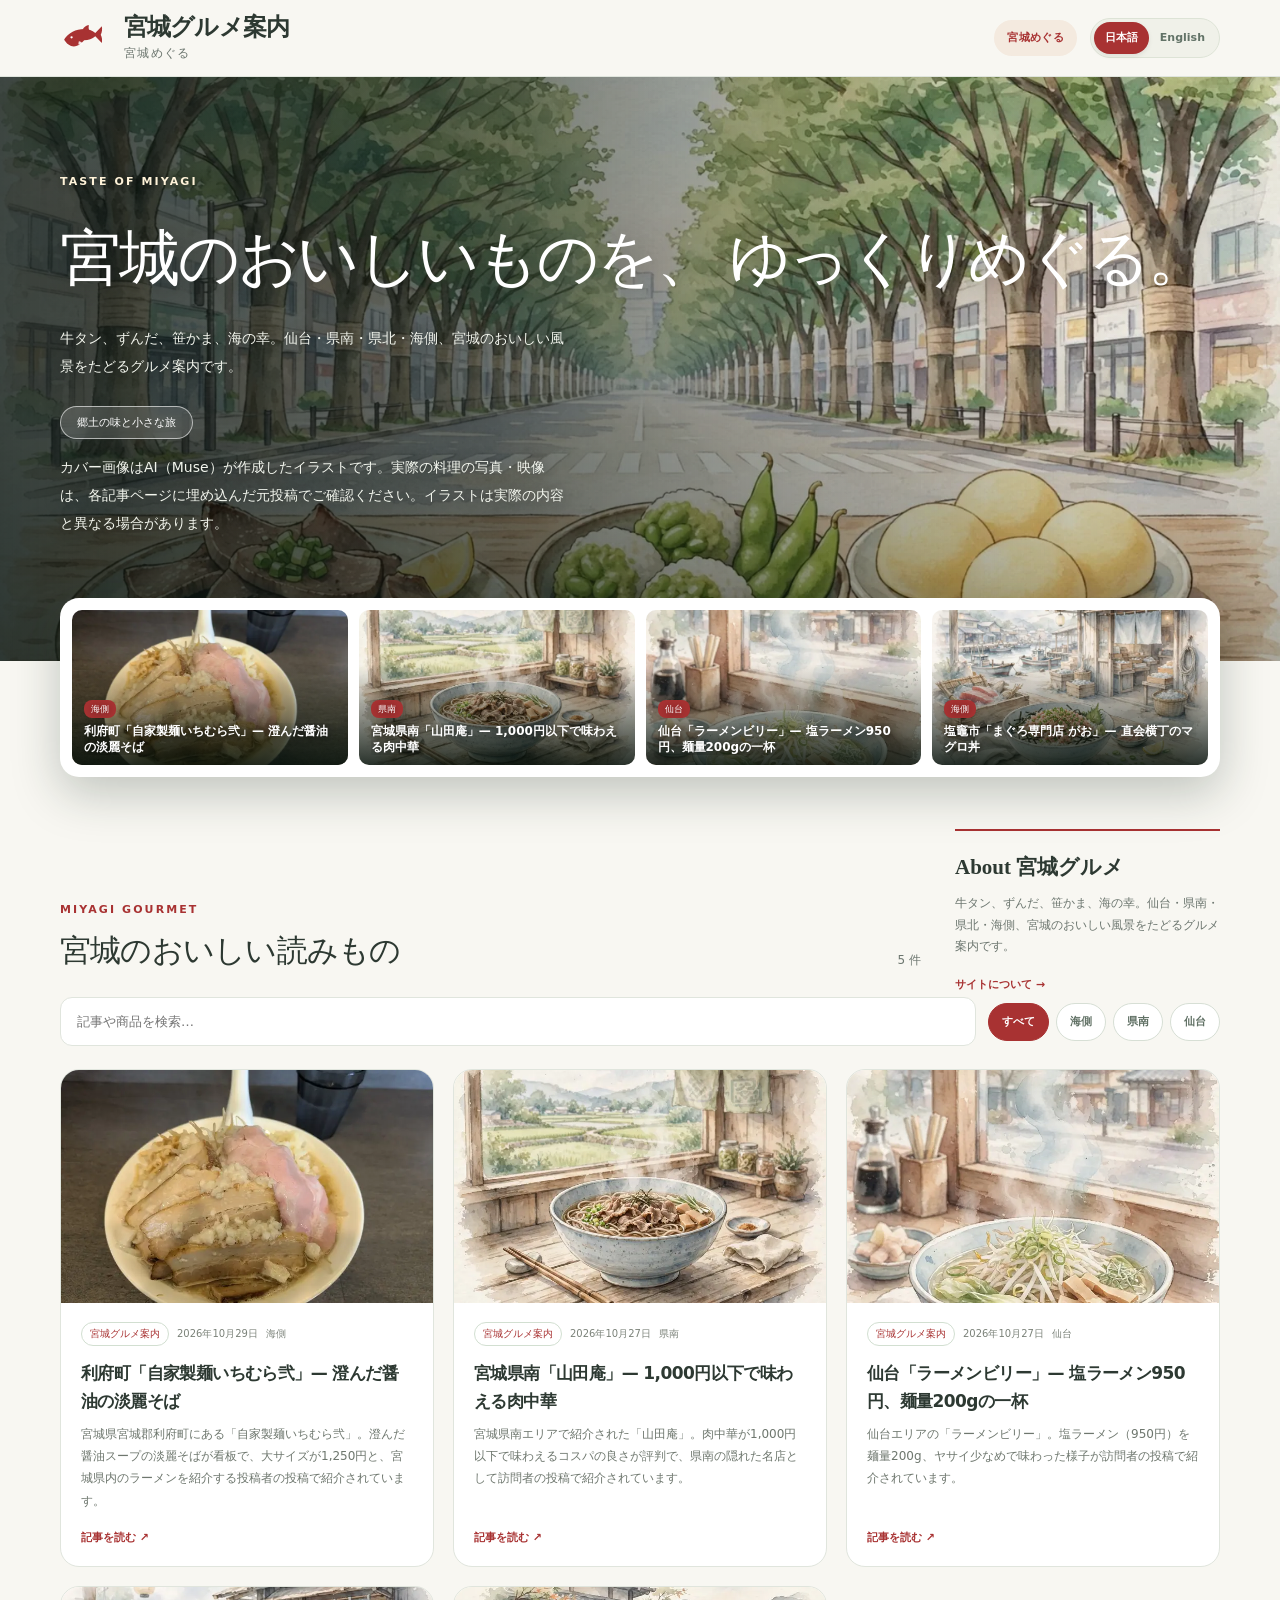
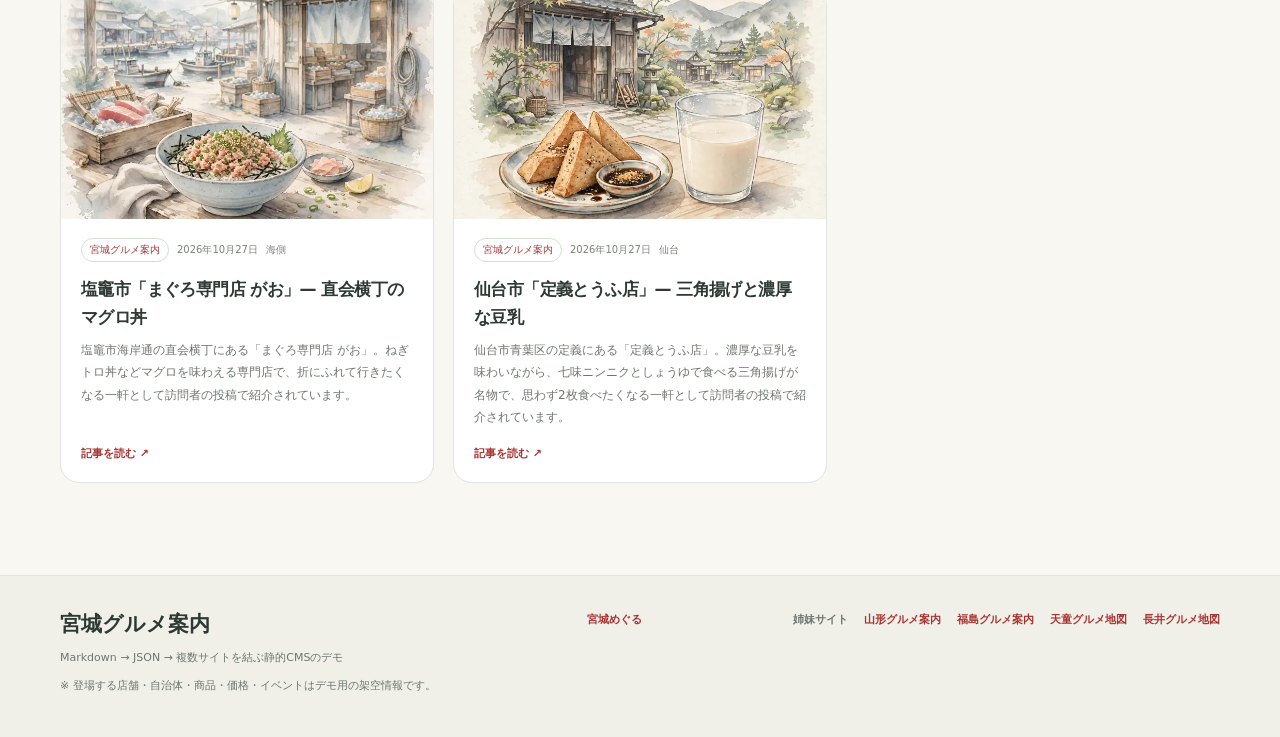
==== docs/preview.html @ 6ae675f7 "Update generated site files" ====
<!doctype html><html lang="ja"><head><meta charset="utf-8"><meta name="viewport" content="width=device-width,initial-scale=1"><meta name="description" content="Markdownから生成した静的JSONサイト"><title>宮城グルメ案内</title><style>:root{--bg:#f8f7f2;--ink:#2d3932;--muted:#6c766f;--line:#e0e5dd;--accent:#416851;--accentsoft:#edf3eb;--paper:#fff;--round:19px;--shadow:0 18px 48px rgba(37,57,42,.075)}*{box-sizing:border-box}html{scroll-behavior:smooth}body{margin:0;background:var(--bg);color:var(--ink);font:15px/1.8 -apple-system,BlinkMacSystemFont,'Noto Sans JP','Hiragino Kaku Gothic ProN',system-ui,sans-serif}button,input{font:inherit}button{cursor:pointer}a{color:inherit;text-decoration:none}a:hover{color:var(--accent)}img{max-width:100%}h1,h2,h3,p{margin-top:0}[hidden]{display:none!important}.container{width:min(1160px,calc(100% - 48px));margin:auto}.topbar{position:sticky;top:0;z-index:5;background:rgba(248,247,242,.97);backdrop-filter:blur(13px);border-bottom:1px solid var(--line)}.topline{display:flex;gap:18px;align-items:center;justify-content:space-between;min-height:76px}.brand{display:flex;align-items:center;gap:12px;min-width:0}.brandicon{width:42px;height:42px;display:grid;place-items:center;border-radius:13px;background:var(--accent);color:white;font:26px Georgia,serif}.brandname{display:block;font-family:Georgia,'Noto Serif JP',serif;font-size:24px;font-weight:700;line-height:1.1;letter-spacing:-.035em}.brandsub{display:block;font-size:12px;color:var(--muted);letter-spacing:.11em;line-height:1.4;margin-top:5px}.links{display:flex;align-items:center;gap:6px;flex-wrap:wrap;justify-content:flex-end}.links a{font-size:11px;font-weight:700;letter-spacing:.025em;border-radius:100px;padding:8px 13px;white-space:nowrap}.links a.selected{background:var(--accentsoft);color:var(--accent)}.cartbadge{display:inline-block;background:var(--accent);color:white;border-radius:15px;font-size:9px;min-width:17px;text-align:center;padding:0 4px}.mobilehint{display:none}.hero{background:linear-gradient(115deg,#e3eade,#f2dfc7);position:relative;overflow:hidden}.hero:before{content:"";position:absolute;width:370px;height:370px;border-radius:100%;right:-55px;top:-160px;background:rgba(255,255,255,.28)}.hero:after{content:"✳";position:absolute;right:10%;bottom:-150px;font:350px Georgia,serif;line-height:1;color:rgba(74,110,81,.09);transform:rotate(-16deg)}.hero.town{background:linear-gradient(110deg,#d9ebec,#eaf1e2)}.hero.town:after{content:"⌂";color:rgba(66,106,118,.09)}.hero.fruit{background:linear-gradient(110deg,#f6e6d2,#f7e0d9)}.hero.fruit:after{content:"◌";color:rgba(166,95,70,.13)}.heroinner{position:relative;z-index:1;padding:70px 0 77px;max-width:1160px;margin:auto}.kicker{font-size:11px;letter-spacing:.19em;font-weight:800;color:var(--accent)}.hero h1{font:500 clamp(35px,5vw,61px)/1.5 Georgia,'Noto Serif JP',serif;letter-spacing:-.035em;margin:19px 0;color:#263c31;white-space:pre-line}.hero p{font-size:14px;max-width:565px;color:#5c6a60;line-height:2}.hero .subpill{display:inline-flex;border:1px solid color-mix(in srgb,var(--accent) 35%,transparent);border-radius:100px;color:var(--accent);font-size:11px;padding:6px 16px;margin-top:12px;background:rgba(255,255,255,.28)}.section{padding:52px 0}.sectiontitle{display:flex;justify-content:space-between;align-items:end;margin-bottom:25px;gap:16px}.sectiontitle h2{font:500 31px/1.35 Georgia,'Noto Serif JP',serif;letter-spacing:-.025em;margin:8px 0 0}.sectiontitle .caption{font-size:12px;color:var(--muted);margin:0}.siteintro{display:grid;grid-template-columns:repeat(3,1fr);gap:18px;margin-bottom:50px}.siteitem{border:1px solid var(--line);background:white;border-radius:18px;padding:22px 23px;transition:transform .15s,border-color .15s;display:flex;gap:12px;align-items:start}.siteitem:hover{transform:translateY(-3px);border-color:var(--accent)}.siteemoji{width:45px;height:45px;border-radius:15px;background:var(--accentsoft);display:grid;place-items:center;font-size:23px;flex:none}.siteitem strong{font-size:15px}.siteitem span{display:block;font-size:11px;color:var(--muted);line-height:1.8;margin-top:4px}.tools{display:flex;gap:12px;flex-wrap:wrap;align-items:center;margin-bottom:23px}.search{background:#fff;border:1px solid var(--line);padding:12px 16px;border-radius:12px;min-width:220px;flex:1;font-size:13px;outline-color:var(--accent)}.chips{display:flex;flex-wrap:wrap;gap:7px}.chip{border:1px solid #d7dfd5;color:#617165;padding:8px 13px;background:#fff;border-radius:30px;font-size:11px;font-weight:700}.chip.active{background:var(--accent);color:white;border-color:var(--accent)}.grid{display:grid;grid-template-columns:repeat(3,minmax(0,1fr));gap:19px}.tile{border-radius:var(--round);background:var(--paper);border:1px solid var(--line);overflow:hidden;display:flex;flex-direction:column;transition:transform .18s,border-color .18s,box-shadow .18s}.tile:hover{transform:translateY(-4px);box-shadow:var(--shadow);border-color:#b3c6b6}.tile-image{width:100%;height:auto;display:block;background:#e8e4d8}.tile-content{display:flex;flex-direction:column;flex:1;padding:19px 20px 18px}.tile-meta{display:flex;gap:8px;align-items:center;flex-wrap:wrap;color:#7b8279;font-size:10px}.tag{color:var(--accent);border:1px solid #d2dfd1;border-radius:20px;padding:2px 8px;font-size:10px}.tile h3{font-size:17px;line-height:1.65;margin:13px 0 8px;letter-spacing:-.035em}.tile p{font-size:12px;color:#6e776e;line-height:1.85;margin-bottom:16px}.tile-foot{margin-top:auto;display:flex;gap:10px;justify-content:space-between;align-items:center}.more{color:var(--accent);font-size:11px;font-weight:800}.price{font-size:19px;font-weight:750;color:#a65e42}.price small{font-size:10px;font-weight:400;color:#777}.pillbutton{border:1px solid var(--accent);background:var(--accent);color:white;border-radius:30px;padding:7px 15px;font-size:11px;font-weight:700}.pillbutton.ghost{background:white;color:var(--accent)}.pillbutton:hover{opacity:.85}.introgrid{display:grid;grid-template-columns:1fr 265px;gap:34px}.rightnote{border-top:2px solid var(--accent);padding-top:22px}.rightnote h3{font:600 21px Georgia,serif;margin-bottom:12px}.rightnote p{font-size:12px;color:var(--muted)}.article{display:grid;grid-template-columns:minmax(0,1fr) 260px;gap:34px;align-items:start}.articlehead{padding:44px 0 32px;background:linear-gradient(105deg,var(--accentsoft),#f5eddf)}.articlehead h1{font:500 clamp(29px,4vw,44px)/1.52 Georgia,'Noto Serif JP',serif;margin:12px 0 0;overflow-wrap:anywhere}.paper{border:1px solid var(--line);border-radius:19px;background:#fff;padding:32px;overflow-wrap:anywhere}.articlecover{width:100%;height:auto;border-radius:11px;margin-bottom:26px}.prose{font-size:14px;line-height:2.15}.prose h2{font-size:20px;margin-top:30px;border-left:4px solid var(--accent);padding-left:12px}.prose h3{font-size:17px}.prose img{display:block;margin:22px auto;max-width:100%;height:auto;border-radius:10px}.prose p{margin-bottom:18px}.prose a{color:var(--accent);font-weight:600;text-decoration:underline;text-underline-offset:3px}.prose a:hover{text-decoration-thickness:2px}.prose ul{padding-left:20px}.prose table{width:100%;border-collapse:collapse;margin:4px 0 24px;font-size:13px;line-height:1.75}.prose th,.prose td{border:1px solid var(--line);padding:9px 12px;text-align:left;vertical-align:top}.prose th{background:var(--accentsoft);font-weight:700}.prose tbody tr:nth-child(even){background:#fafaf6}.prose td:first-child{font-weight:600}.prose pre{overflow-x:auto;background:#f4f4ee;border:1px solid var(--line);border-radius:10px;padding:14px 16px;font-size:12.5px;line-height:1.7;margin:4px 0 22px}.prose code{font-family:ui-monospace,SFMono-Regular,Menlo,Consolas,monospace}.backlink{display:inline-flex;margin-top:25px;color:var(--accent);font-weight:800;font-size:12px}.info{padding:17px;background:var(--accentsoft);border-radius:13px;font-size:12px;color:#5f6e62;margin-top:18px}.info.warn{background:#fff4e5;color:#956044;border:1px solid #efd7b9}.cross{margin-top:45px;padding-top:20px;border-top:1px solid var(--line)}.cross h2{font:500 25px Georgia,serif}.crosslinks{display:grid;grid-template-columns:repeat(2,minmax(0,1fr));gap:14px}.crosslink{display:flex;align-items:center;gap:12px;border:1px solid var(--line);padding:9px;background:white;border-radius:12px;min-width:0}.crosslink img{width:78px;height:58px;object-fit:cover;border-radius:7px;flex:none}.crosslink strong{font-size:12px;line-height:1.5;display:block}.crosslink span{font-size:10px;color:var(--muted)}.lead{font:500 18px/1.85 Georgia,serif}.purchase{display:flex;align-items:end;justify-content:space-between;gap:12px;background:#f8f6ef;padding:18px;border-radius:13px;margin-top:25px}.purchase .pillbutton{font-size:13px;padding:12px 18px}.toolbar{display:flex;align-items:center;justify-content:space-between;gap:12px;margin-bottom:24px}.notice{font-size:12px;color:#926148;background:#fff1e7;border:1px solid #eed6c2;border-radius:10px;padding:12px 16px}.cartrow{display:grid;grid-template-columns:90px 1fr auto;align-items:center;gap:17px;border-bottom:1px solid var(--line);padding:19px 0}.cartrow img{width:90px;height:67px;object-fit:cover;border-radius:9px}.cartrow h3{font-size:15px;margin-bottom:4px}.cartrow p{font-size:11px;color:var(--muted);margin:0}.cartctrl{display:flex;align-items:center;gap:9px}.cartctrl button{border:1px solid var(--line);background:#fff;padding:4px 10px;border-radius:8px}.total{display:flex;align-items:center;justify-content:space-between;font-size:20px;font-weight:bold;margin:30px 0}.servicegrid{display:grid;grid-template-columns:repeat(3,minmax(0,1fr));gap:12px;margin:0 0 35px}.service{padding:17px 20px;background:white;border:1px solid var(--line);border-radius:14px;font-size:13px;font-weight:700;color:#466f78;display:flex;align-items:center;gap:10px}.footer{margin-top:40px;border-top:1px solid var(--line);background:#f0f0e8;padding:34px 0}.footerinner{display:flex;align-items:start;justify-content:space-between;gap:24px}.footer strong{font:600 21px Georgia,serif}.footer p{font-size:11px;color:var(--muted);margin:8px 0}.footlinks{display:flex;gap:16px;flex-wrap:wrap}.footlinks a{font-size:11px;font-weight:700;color:var(--accent)}.sisterlinks{align-items:center}.sisterlabel{font-size:11px;font-weight:800;color:var(--muted)}.empty{padding:35px;border:1px dashed #ccd5ca;border-radius:14px;text-align:center;color:var(--muted)}.loading{padding:50px;text-align:center}.sr-only{position:absolute;width:1px;height:1px;overflow:hidden;clip:rect(0,0,0,0)}
@media(max-width:950px){.grid{grid-template-columns:repeat(2,minmax(0,1fr))}.siteintro{grid-template-columns:repeat(2,minmax(0,1fr))}.introgrid,.article{grid-template-columns:1fr}.rightnote{display:none}.links{gap:0}.links a{padding:8px 9px}.heroinner{padding:58px 0}}
@media(max-width:600px){.container{width:calc(100% - 30px)}.topline{min-height:80px;display:block;padding:12px 0}.brand{margin-bottom:8px}.brandicon{width:33px;height:33px;font-size:19px}.brandname{font-size:19px}.brandsub{display:none}.links{justify-content:flex-start;gap:2px}.links a{font-size:10px;padding:5px 8px}.heroinner{padding:38px 0 44px}.hero h1{font-size:35px}.hero p{font-size:12px}.hero:after{font-size:210px;bottom:-85px}.section{padding:36px 0}.siteintro,.grid,.crosslinks,.servicegrid{grid-template-columns:1fr}.sectiontitle h2{font-size:25px}.paper{padding:20px}.articlehead{padding:27px 0}.cartrow{grid-template-columns:65px 1fr}.cartrow img{width:65px;height:58px}.cartctrl{grid-column:2}.purchase{display:block}.purchase button{margin-top:16px}.footerinner{display:block}.footlinks{margin-top:16px}.tile-content{padding:16px}.prose table{display:block;overflow-x:auto;-webkit-overflow-scrolling:touch}.prose th,.prose td{padding:8px 10px}.prose table:has(>thead>tr>:nth-child(2):last-child){overflow:visible}.prose table:has(>thead>tr>:nth-child(2):last-child) thead{display:none}.prose table:has(>thead>tr>:nth-child(2):last-child) tbody,.prose table:has(>thead>tr>:nth-child(2):last-child) tr{display:block}.prose table:has(>thead>tr>:nth-child(2):last-child) tr{border:1px solid var(--line);border-radius:12px;margin-bottom:12px;overflow:hidden;background:#fff}.prose table:has(>thead>tr>:nth-child(2):last-child) td{display:block;border:none;padding:6px 14px 12px}.prose table:has(>thead>tr>:nth-child(2):last-child) td:first-child{background:var(--accentsoft);font-weight:700;white-space:normal;padding:8px 14px;margin-bottom:6px}.prose table:not(:has(>thead>tr>:nth-child(2):last-child)) th,.prose table:not(:has(>thead>tr>:nth-child(2):last-child)) td{min-width:112px}}
@media(prefers-reduced-motion:reduce){html{scroll-behavior:auto}.tile,.siteitem{transition:none}}
/* Bi-lingual navigation and photographic Miyagi gourmet hero. */
.header-right{display:flex;align-items:center;gap:13px;justify-content:flex-end;flex-wrap:wrap}
.language-switch{display:inline-flex;background:#f0f1e9;border:1px solid #dde3d6;padding:3px;border-radius:40px;white-space:nowrap}
.language-switch button{border:0;background:transparent;padding:6px 11px;color:#627367;border-radius:30px;font-size:11px;font-weight:750}
.language-switch button.chosen{background:var(--accent);color:#fff;box-shadow:0 2px 5px #00000014}
.hero.miyagi{background:#38302a;color:#fff}
.hero.miyagi .hero-photo{position:absolute;inset:0;width:100%;height:100%;object-fit:cover;display:block}
.hero.miyagi:before{display:none}
.hero.miyagi:after{content:none}
.hero.miyagi .heroinner{isolation:isolate}
.hero.miyagi h1{color:#fff;text-shadow:0 2px 20px #00000070}
.hero.miyagi .kicker{color:#fae0b5}
.hero.miyagi p{color:#fff0d9;max-width:510px;text-shadow:0 1px 12px #00000065}
.hero.miyagi .subpill{background:#ffffff1f;border-color:#ffffff80;color:#fff}
.site-link-label{color:var(--accent)!important;font-weight:700!important}
@media(max-width:1060px){.header-right{gap:6px}.links a{padding:6px 8px}}
@media(max-width:720px){.header-right{justify-content:flex-start}.language-switch{margin-top:4px}.hero.miyagi .hero-photo{object-position:56% center}.hero.miyagi:before{display:block;background:linear-gradient(90deg,#221b14bb,transparent);inset:0;width:auto;height:auto;border-radius:0}.hero.miyagi .heroinner{padding:55px 0 65px}}


/* Editorial photographic style, with fully localized HTML text over image assets. */
.hero{background:#22312b;min-height:440px;isolation:isolate}
.hero .hero-photo{position:absolute;inset:0;width:100%;height:100%;display:block;object-fit:cover;object-position:center 47%;z-index:-2}
.hero:before,.hero.miyagi:before{content:"";display:block;position:absolute;inset:0;width:100%;height:100%;border-radius:0;background:linear-gradient(90deg,rgba(10,22,19,.79) 0%,rgba(13,24,20,.56) 39%,rgba(13,22,19,.07) 84%),linear-gradient(0deg,rgba(11,20,15,.30),transparent 55%);z-index:-1;pointer-events:none}
.hero:after,.hero.town:after,.hero.fruit:after,.hero.miyagi:after{content:none;display:none}
.hero.town,.hero.fruit,.hero.bakery,.hero.miyagi,.hero.portal{background-color:#284034}
.hero .heroinner{position:relative;z-index:1;padding:90px 0 110px}
.hero h1,.hero.miyagi h1{color:#fff;text-shadow:0 4px 30px rgba(0,0,0,.38)}
.hero p,.hero.miyagi p{color:#f3f6ee;text-shadow:0 1px 15px rgba(0,0,0,.5)}
.hero .kicker,.hero.miyagi .kicker{color:#fff3d9;text-shadow:0 1px 8px #0007}
.hero .subpill,.hero.miyagi .subpill{color:white;border-color:#fff9;background:#ffffff24;backdrop-filter:blur(8px)}
.hero.fruit .hero-photo{object-position:center 48%}
.hero.town .hero-photo{object-position:center 50%}
.hero.bakery .hero-photo{object-position:center 50%}
.siteintro{grid-template-columns:repeat(4,minmax(0,1fr));gap:15px;margin-bottom:51px}
.siteitem{display:block;padding:0;overflow:hidden;min-width:0;box-shadow:0 5px 20px #20351f0a}
.siteitem-photo{display:block;overflow:hidden;height:156px;margin:0!important;background:#dde4d6}
.siteitem-photo img{width:100%;height:100%;display:block;object-fit:cover;transition:transform .3s}
.siteitem:hover .siteitem-photo img{transform:scale(1.045)}
.siteitem-info{padding:17px 19px 20px}
.siteitem-info strong{display:block;font-size:17px;line-height:1.45;margin:6px 0}
.siteitem-info .siteitem-type{font-size:10px;color:var(--accent);font-weight:800;letter-spacing:.07em}
.siteitem-info .siteitem-description{font-size:11px;line-height:1.7;color:#68766e;display:block;min-height:38px}
.siteitem-info .site-link-label{display:block;margin-top:14px}
.feature-wrap{position:relative;z-index:2;margin-top:-63px}
.photo-features{display:grid;grid-template-columns:repeat(4,minmax(0,1fr));gap:11px;padding:12px;background:#fff;border-radius:19px;box-shadow:0 16px 48px #172a2040}
.photo-feature{position:relative;height:155px;overflow:hidden;display:block;border-radius:10px;background:#dce8df}
.photo-feature:after{content:"";position:absolute;inset:0;background:linear-gradient(0deg,#05100ad9,transparent 65%)}
.photo-feature img{width:100%;height:100%;display:block;object-fit:cover;transition:transform .3s}
.photo-feature:hover img{transform:scale(1.07)}
.feature-caption{position:absolute;z-index:1;bottom:10px;left:12px;right:12px;color:#fff;text-shadow:0 1px 8px #000a}
.feature-caption small{display:inline-block;font-size:9px;background:var(--accent);color:#fff;padding:1px 7px;border-radius:8px;margin-bottom:5px}
.feature-caption strong{display:block;font-size:12px;line-height:1.35;max-height:3em;overflow:hidden}
@media(max-width:1000px){.siteintro{grid-template-columns:repeat(2,minmax(0,1fr))}.photo-feature{height:138px}.hero .heroinner{padding:70px 0 103px}}
@media(max-width:650px){.hero{min-height:385px}.hero .heroinner{padding:55px 0 100px}.hero:before{background:linear-gradient(90deg,#102015d9,rgba(12,28,19,.56) 75%,#0b261f35)}.siteintro{gap:12px}.siteitem-photo{height:112px}.siteitem-info{padding:12px}.siteitem-info strong{font-size:14px}.siteitem-info .siteitem-description{min-height:0}.photo-features{grid-template-columns:repeat(2,minmax(0,1fr));gap:8px;padding:8px;border-radius:14px}.feature-wrap{margin-top:-53px}.photo-feature{height:128px}.feature-caption strong{font-size:11px}}

/* Editorial vector logos, replacing the temporary h./house/emoji marks. */
.brandicon{width:52px;height:52px;flex:none;display:inline-flex;align-items:center;justify-content:center;background:transparent!important;color:#4a755f;border-radius:0!important;font-size:inherit;overflow:visible}
.brandicon svg{display:block;width:49px;height:49px;max-width:none;flex:none}
.brandicon-portal{color:#55785c}
.brandicon-bakery{color:#9b6a36}
.brandicon-town{color:#517c55}
.brandicon-fruit{color:#e77e2a}
.brandicon-gourmet{color:#143c47}
.brandicon-gourmet svg{width:54px}
.brandicon-miyagi{color:#a83232}
@media(max-width:650px){.brandicon{width:39px;height:39px}.brandicon svg{width:38px;height:38px}.brandicon-gourmet svg{width:42px}}

.embed{display:flex;justify-content:center;margin:0 auto 24px;max-width:560px}
.embed blockquote{width:100%}
.heronote{font-size:11px;color:#7a847b;margin-top:14px;max-width:680px;line-height:1.9}
.mapbox{margin-top:26px;border:1px solid var(--line);border-radius:13px;padding:18px;background:#fbfaf5}.mapbox h3{font-size:15px;margin-bottom:10px}.maplinks{display:flex;gap:10px;flex-wrap:wrap}.mapbox p{font-size:11px;color:var(--muted);margin:10px 0 0}

/* Article page: left sidebar with site note + SNS embed (trial, 2026-10-26) */
.article{grid-template-columns:350px minmax(0,1fr)}
.leftnote{position:sticky;top:96px;border-top:2px solid var(--accent);padding-top:22px}
.leftnote h3{font:600 21px Georgia,serif;margin-bottom:12px}
.leftnote p{font-size:12px;color:var(--muted)}
.leftnote .embed{margin:24px 0 0;max-width:100%}
@media(max-width:950px){.article{grid-template-columns:1fr}.leftnote{position:static}}
.tsub{display:block;font-size:.6em;font-weight:500;letter-spacing:.02em;opacity:.72;margin-top:.16em}

/* Cover images: show the whole image at its natural aspect ratio, never cropped to a fixed frame (2026-10-26) */
.tile-image,.articlecover{aspect-ratio:auto;object-fit:initial}
</style></head><body><div id="app" data-default="miyagi" data-preview="true" data-root="./" data-mode="site" data-site-id="miyagi" data-portal-url=""><p class="loading">読み込み中…</p></div><noscript>JavaScriptを有効にしてください。</noscript><script type="application/json" id="preview-data">{"portal":{"version":1,"schema":"static-portal/v1","schema_version":"1.1.0","sites":[{"id":"miyagi","name":"宮城グルメ案内","short_name":"宮城グルメ","kind":"media","kind_label":"グルメメディア","accent":"#a83232","eyebrow":"TASTE OF MIYAGI","hero_title":"宮城のおいしいものを、 ゆっくりめぐる。","description":"牛タン、ずんだ、笹かま、海の幸。仙台・県南・県北・海側、宮城のおいしい風景をたどるグルメ案内です。","subtitle":"宮城の味を集めた読みもの","hero_note":"郷土の味と小さな旅","about":"宮城県内の飲食店を訪れた人のSNS投稿をもとに、お店と料理を紹介するグルメ案内です。カバー画像はAIが作成した水彩調イラストで、実際の料理の写真は各記事に埋め込んだ元投稿で確認できます。","hero_image":"miyagi/hero.webp","i18n":{"en":{"name":"Miyagi Food Guide","short_name":"Miyagi Food","kind_label":"Food magazine","hero_title":"Take your time exploring\nthe flavors of Miyagi.","description":"Beef tongue, zunda, sasa-kamaboko and seafood: a guide to the flavors of Sendai, Kennan, Kenhoku and the coast in Miyagi.","subtitle":"Stories about the tastes of Miyagi","hero_note":"Local flavors and short trips","about":"A Miyagi food guide based on social posts by people who visited local eateries. Cover images are AI-created watercolor illustrations; see the embedded original posts for actual photos of the food."}},"hero_image_src":"[data-uri]","hero_thumbnail":{"src":"[data-uri]","alt":"宮城グルメ案内","mime":"image/webp"}}],"entries":[{"id":"miyagi:ichimura-ni-rifu","site_id":"miyagi","site_name":"宮城グルメ案内","site_kind":"media","slug":"ichimura-ni-rifu","type":"article","title":"利府町「自家製麺いちむら弐」— 澄んだ醤油の淡麗そば","subtitle":"","author":"","date":"2026-10-29","category":"海側","summary":"宮城県宮城郡利府町にある「自家製麺いちむら弐」。澄んだ醤油スープの淡麗そばが看板で、大サイズが1,250円と、宮城県内のラーメンを紹介する投稿者の投稿で紹介されています。","url":"https://oosawak.github.io/miyagi-gourmet/#/post/miyagi/ichimura-ni-rifu","cover":{"src":"[data-uri]","alt":"自家製麺いちむら弐の「豚らーめん」の写真（厚切りチャーシューと低温チャーシュー、背脂）","mime":"image/webp"},"i18n":{"en":{}},"embed_url":"https://www.instagram.com/reel/Ddn-o4Dppu8/","embed_platform":"instagram","map_query":"自家製麺いちむら弐 利府町"},{"id":"miyagi:yamada-an-kennan","site_id":"miyagi","site_name":"宮城グルメ案内","site_kind":"media","slug":"yamada-an-kennan","type":"article","title":"宮城県南「山田庵」— 1,000円以下で味わえる肉中華","subtitle":"","author":"","date":"2026-10-27","category":"県南","summary":"宮城県南エリアで紹介された「山田庵」。肉中華が1,000円以下で味わえるコスパの良さが評判で、県南の隠れた名店として訪問者の投稿で紹介されています。","url":"https://oosawak.github.io/miyagi-gourmet/#/post/miyagi/yamada-an-kennan","cover":{"src":"[data-uri]","alt":"肉中華そばを描いた水彩調イラスト","mime":"image/webp"},"i18n":{"en":{}},"embed_url":"https://www.threads.com/@ohayo_sendai/post/DZTeo_9E_ug","embed_platform":"threads","map_query":"山田庵 宮城県"},{"id":"miyagi:ramen-billy-sendai","site_id":"miyagi","site_name":"宮城グルメ案内","site_kind":"media","slug":"ramen-billy-sendai","type":"article","title":"仙台「ラーメンビリー」— 塩ラーメン950円、麺量200gの一杯","subtitle":"","author":"","date":"2026-10-27","category":"仙台","summary":"仙台エリアの「ラーメンビリー」。塩ラーメン（950円）を麺量200g、ヤサイ少なめで味わった様子が訪問者の投稿で紹介されています。","url":"https://oosawak.github.io/miyagi-gourmet/#/post/miyagi/ramen-billy-sendai","cover":{"src":"[data-uri]","alt":"塩ラーメンを描いた水彩調イラスト","mime":"image/webp"},"i18n":{"en":{}},"embed_url":"https://www.threads.com/@yu_04_14/post/DSamQOPErBD","embed_platform":"threads","map_query":"ラーメンビリー 仙台"},{"id":"miyagi:maguro-gao-shiogama","site_id":"miyagi","site_name":"宮城グルメ案内","site_kind":"media","slug":"maguro-gao-shiogama","type":"article","title":"塩竈市「まぐろ専門店 がお」— 直会横丁のマグロ丼","subtitle":"","author":"","date":"2026-10-27","category":"海側","summary":"塩竈市海岸通の直会横丁にある「まぐろ専門店 がお」。ねぎトロ丼などマグロを味わえる専門店で、折にふれて行きたくなる一軒として訪問者の投稿で紹介されています。","url":"https://oosawak.github.io/miyagi-gourmet/#/post/miyagi/maguro-gao-shiogama","cover":{"src":"[data-uri]","alt":"マグロのねぎトロ丼を描いた水彩調イラスト","mime":"image/webp"},"i18n":{"en":{}},"embed_url":"https://www.threads.com/@laugh.rain/post/DcW8lsKEyC2","embed_platform":"threads","map_query":"まぐろ専門店 がお 塩竈市"},{"id":"miyagi:joji-tofuten-sendai","site_id":"miyagi","site_name":"宮城グルメ案内","site_kind":"media","slug":"joji-tofuten-sendai","type":"article","title":"仙台市「定義とうふ店」— 三角揚げと濃厚な豆乳","subtitle":"","author":"","date":"2026-10-27","category":"仙台","summary":"仙台市青葉区の定義にある「定義とうふ店」。濃厚な豆乳を味わいながら、七味ニンニクとしょうゆで食べる三角揚げが名物で、思わず2枚食べたくなる一軒として訪問者の投稿で紹介されています。","url":"https://oosawak.github.io/miyagi-gourmet/#/post/miyagi/joji-tofuten-sendai","cover":{"src":"[data-uri]","alt":"三角揚げと豆乳を描いた水彩調イラスト","mime":"image/webp"},"i18n":{"en":{}},"embed_url":"https://www.threads.com/@azuma_wm/post/De-bZI7gdlx","embed_platform":"threads","map_query":"定義とうふ店 仙台市"}],"hero_image_src":"[data-uri]"},"sites":{"miyagi":{"version":1,"schema":"static-site-feed/v1","schema_version":"1.1.0","languages":["ja","en"],"site":{"id":"miyagi","name":"宮城グルメ案内","short_name":"宮城グルメ","kind":"media","kind_label":"グルメメディア","accent":"#a83232","eyebrow":"TASTE OF MIYAGI","hero_title":"宮城のおいしいものを、 ゆっくりめぐる。","description":"牛タン、ずんだ、笹かま、海の幸。仙台・県南・県北・海側、宮城のおいしい風景をたどるグルメ案内です。","subtitle":"宮城の味を集めた読みもの","hero_note":"郷土の味と小さな旅","about":"宮城県内の飲食店を訪れた人のSNS投稿をもとに、お店と料理を紹介するグルメ案内です。カバー画像はAIが作成した水彩調イラストで、実際の料理の写真は各記事に埋め込んだ元投稿で確認できます。","hero_image":"miyagi/hero.webp","i18n":{"en":{"name":"Miyagi Food Guide","short_name":"Miyagi Food","kind_label":"Food magazine","hero_title":"Take your time exploring\nthe flavors of Miyagi.","description":"Beef tongue, zunda, sasa-kamaboko and seafood: a guide to the flavors of Sendai, Kennan, Kenhoku and the coast in Miyagi.","subtitle":"Stories about the tastes of Miyagi","hero_note":"Local flavors and short trips","about":"A Miyagi food guide based on social posts by people who visited local eateries. Cover images are AI-created watercolor illustrations; see the embedded original posts for actual photos of the food."}},"hero_image_src":"[data-uri]","hero_thumbnail":{"src":"[data-uri]","alt":"宮城グルメ案内","mime":"image/webp"}},"entries":[{"id":"miyagi:ichimura-ni-rifu","site_id":"miyagi","site_name":"宮城グルメ案内","site_kind":"media","slug":"ichimura-ni-rifu","type":"article","title":"利府町「自家製麺いちむら弐」— 澄んだ醤油の淡麗そば","subtitle":"","author":"","date":"2026-10-29","category":"海側","summary":"宮城県宮城郡利府町にある「自家製麺いちむら弐」。澄んだ醤油スープの淡麗そばが看板で、大サイズが1,250円と、宮城県内のラーメンを紹介する投稿者の投稿で紹介されています。","url":"https://oosawak.github.io/miyagi-gourmet/#/post/miyagi/ichimura-ni-rifu","cover":{"src":"[data-uri]","alt":"自家製麺いちむら弐の「豚らーめん」の写真（厚切りチャーシューと低温チャーシュー、背脂）","mime":"image/webp"},"i18n":{"en":{}},"embed_url":"https://www.instagram.com/reel/Ddn-o4Dppu8/","embed_platform":"instagram","map_query":"自家製麺いちむら弐 利府町"},{"id":"miyagi:yamada-an-kennan","site_id":"miyagi","site_name":"宮城グルメ案内","site_kind":"media","slug":"yamada-an-kennan","type":"article","title":"宮城県南「山田庵」— 1,000円以下で味わえる肉中華","subtitle":"","author":"","date":"2026-10-27","category":"県南","summary":"宮城県南エリアで紹介された「山田庵」。肉中華が1,000円以下で味わえるコスパの良さが評判で、県南の隠れた名店として訪問者の投稿で紹介されています。","url":"https://oosawak.github.io/miyagi-gourmet/#/post/miyagi/yamada-an-kennan","cover":{"src":"[data-uri]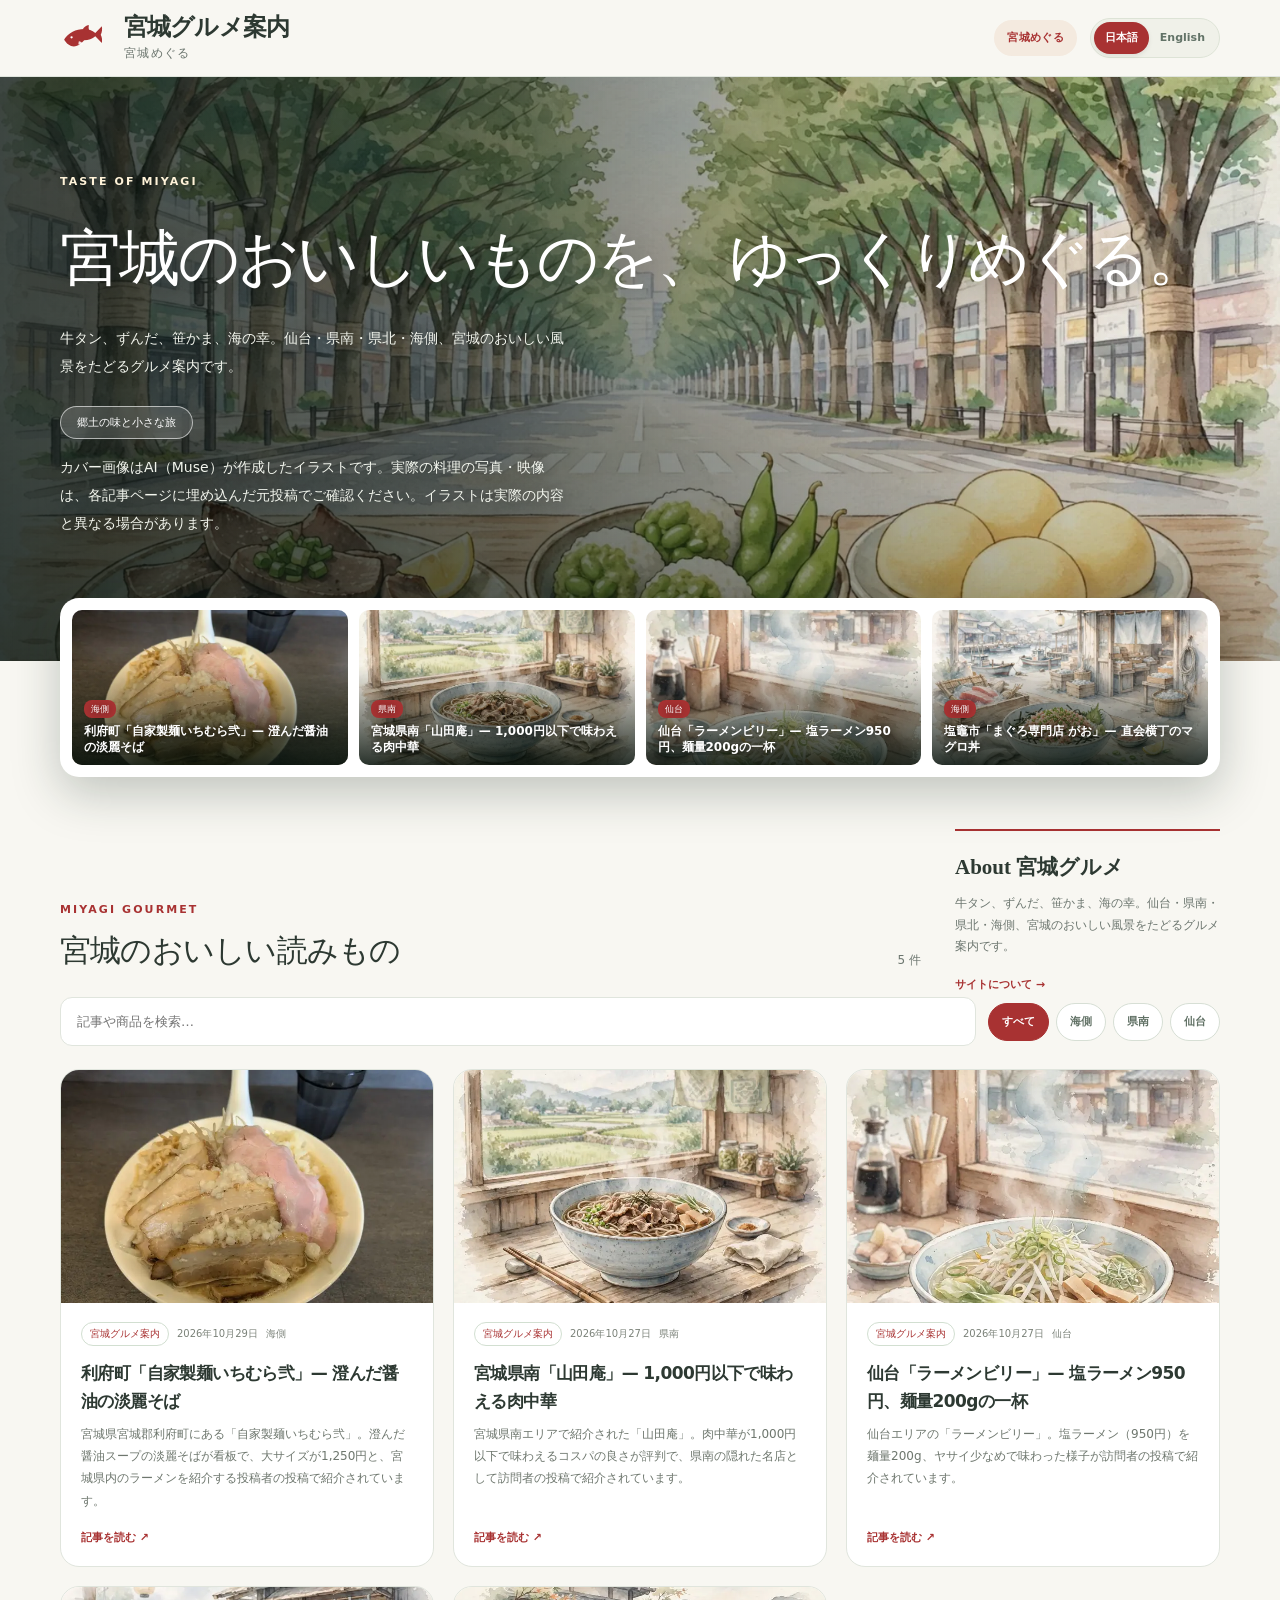
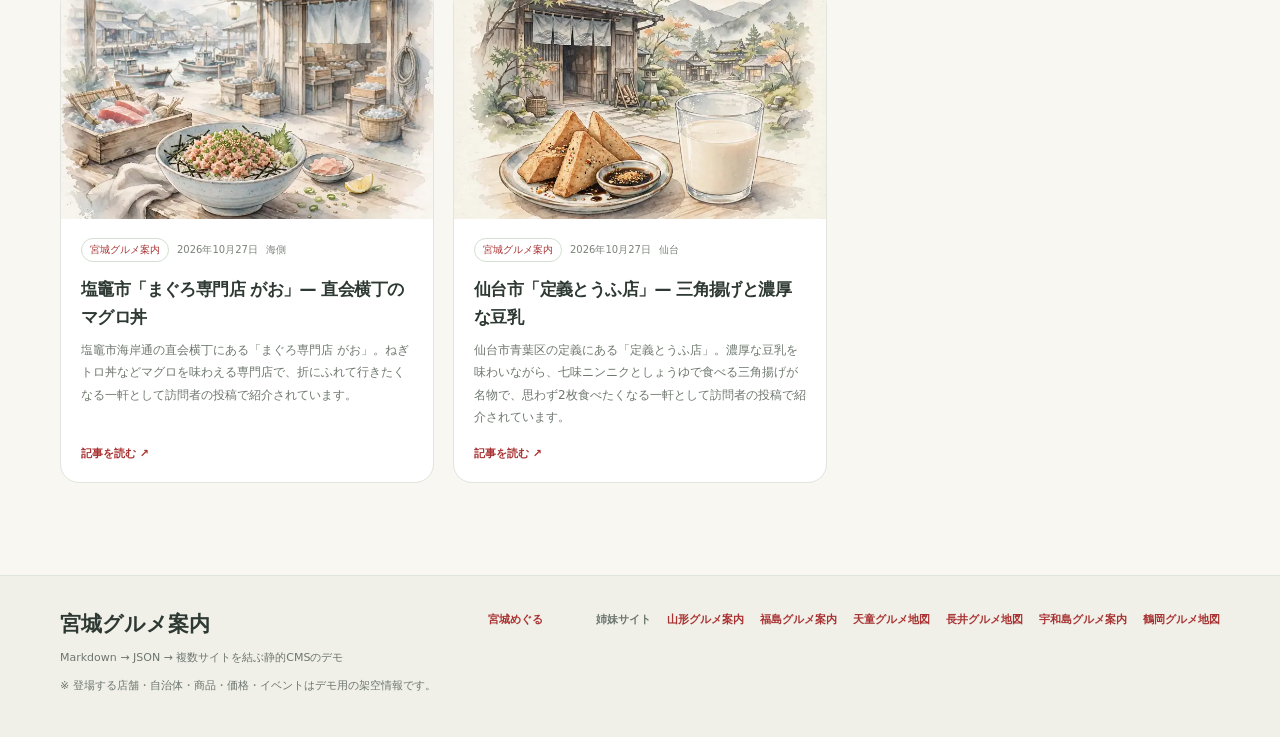
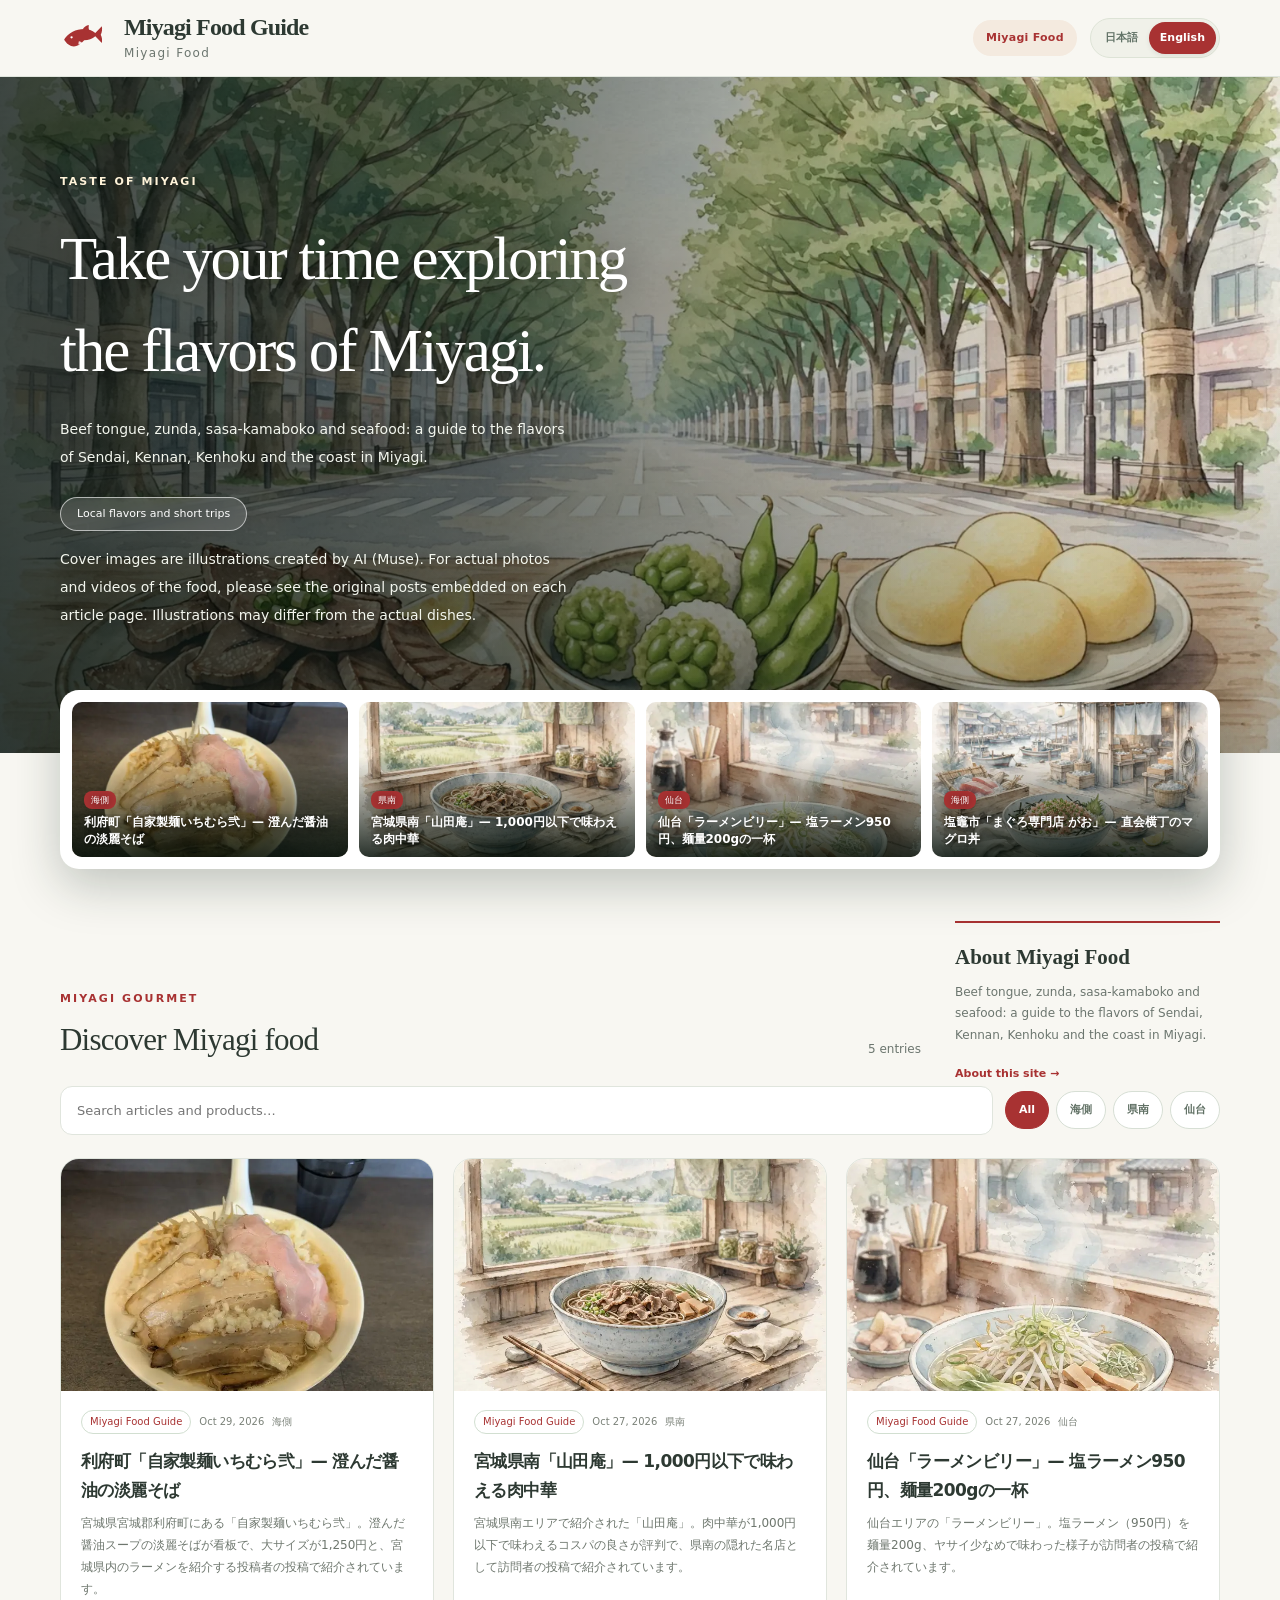
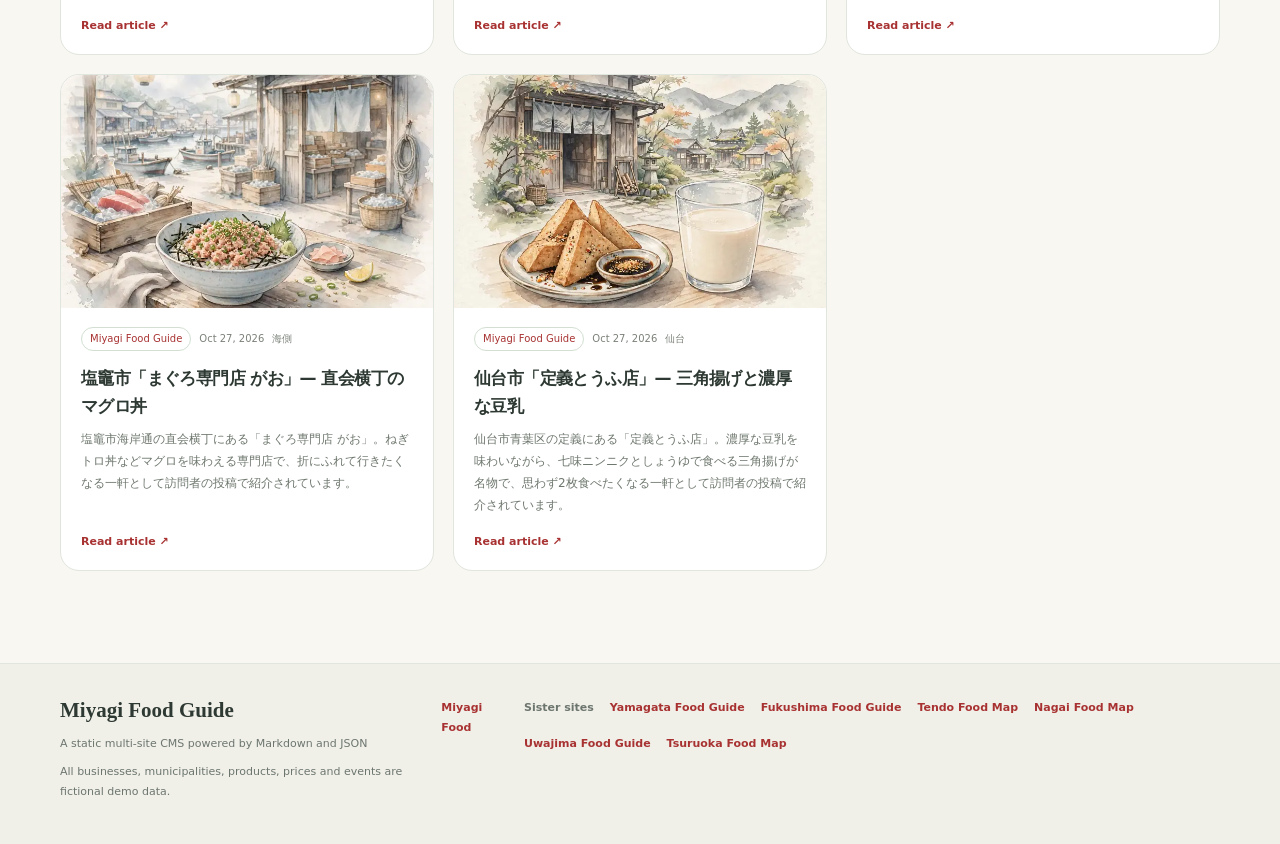
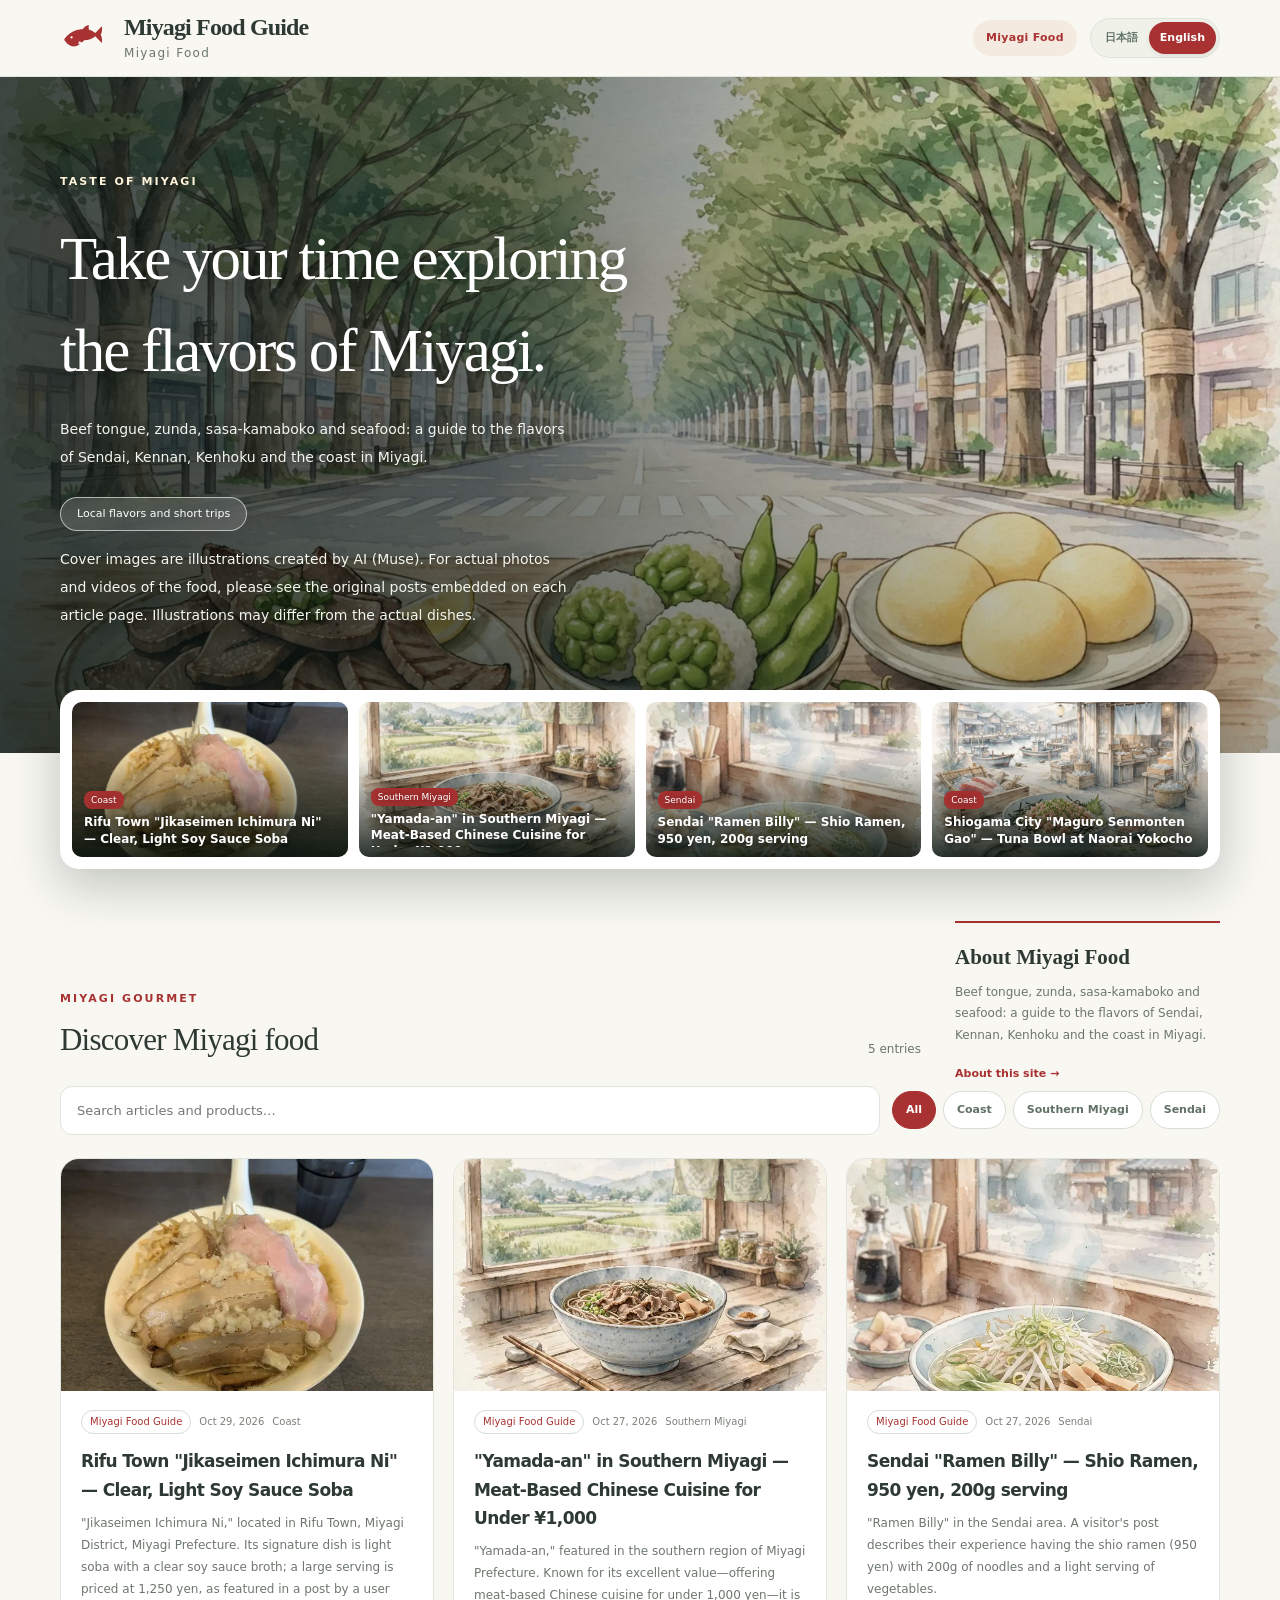
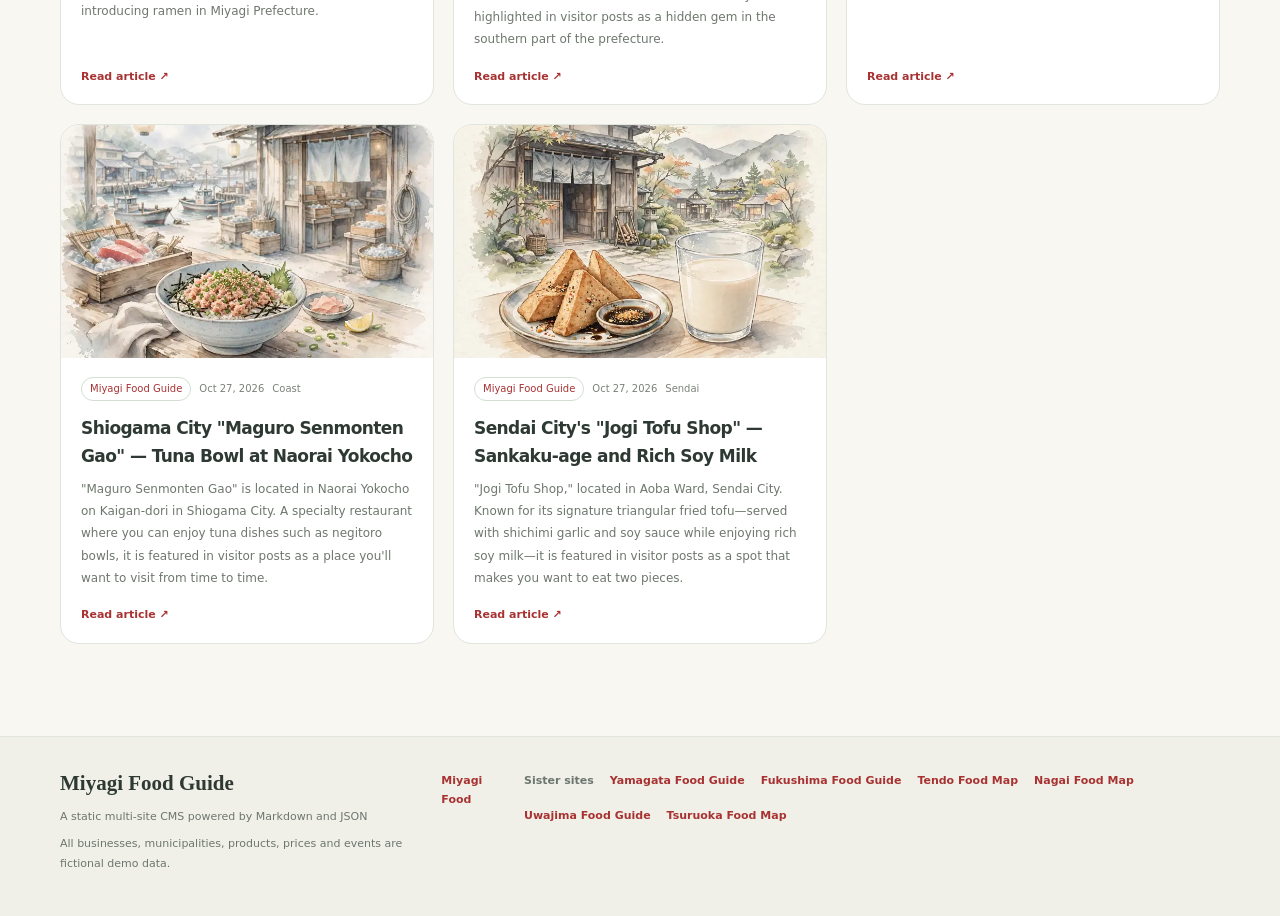
